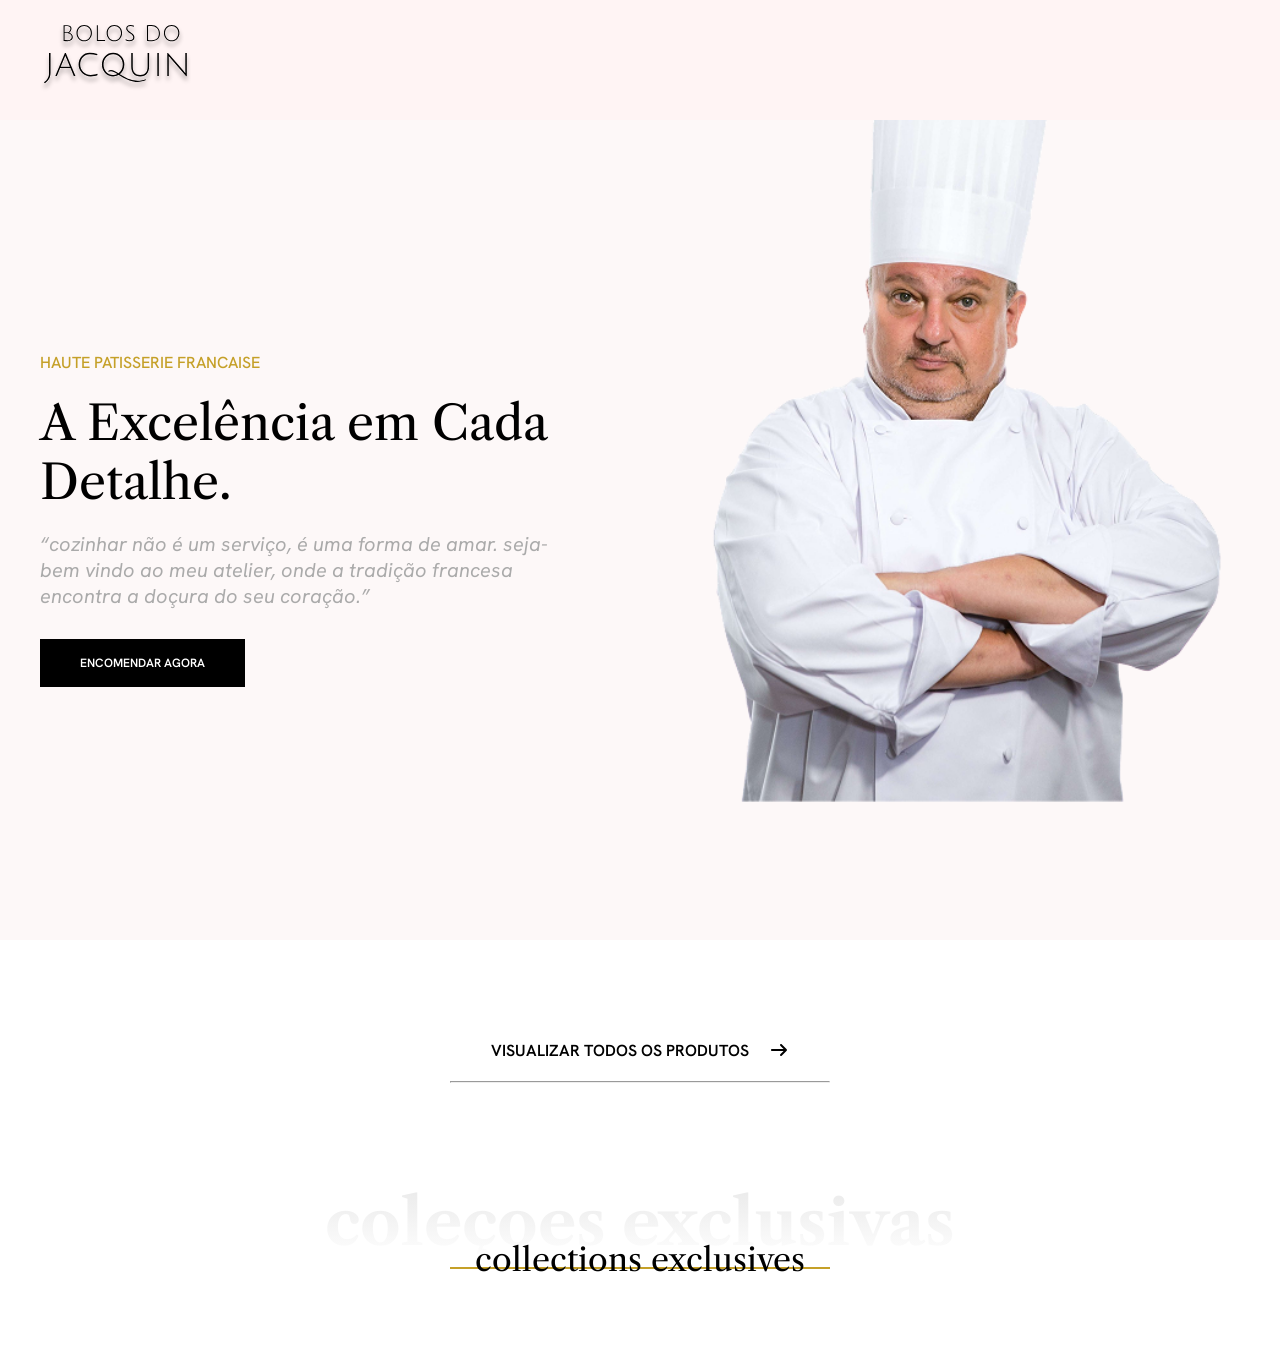
==== home/index.html @ 66bea2cb "inicio html e css pagina home" ====
<!DOCTYPE html>
<html lang="pt-br">

<head>  
    <meta charset="UTF-8">
    <meta name="viewport" content="width=device-width, initial-scale=1.0">
    <title>home - bolos do jacquin</title>
    <link rel="stylesheet" href="style.css">
    <link rel="preconnect" href="https://fonts.googleapis.com">
    <link rel="preconnect" href="https://fonts.gstatic.com" crossorigin>
    <link
        href="https://fonts.googleapis.com/css2?family=Hanken+Grotesk:ital,wght@0,100..900;1,100..900&family=Libre+Caslon+Text:ital,wght@0,400;0,700;1,400&display=swap"
        rel="stylesheet">   
</head>

<body>
    <header class="home_cabecalho">
        <div class="home_container">
            <img src="../img/logo.svg" alt="logo bolos do jacquin">
        </div>
    </header>
    <main>
        <h1>pagina inicial bolos do Jacquin</h1>
        <section class="home_banner">
            <div class="home_container banner_container">
                <div class="box_texto_banner">
                    <span class="linha1">HAUTE PATISSERIE FRANCAISE</span>
                    <span class="linha2">A Excelência em Cada Detalhe.</span>
                    <p class="linha3">“cozinhar não é um serviço, é uma forma de amar. seja-bem vindo ao meu atelier,
                        onde a tradição francesa encontra a doçura do seu coração.”</p>
                    <a class="linha4" href="">encomendar agora</a>
                </div>
                <img src="../img/jacquin banner.png" alt="foto do jacquin vestindo sua dólmã">
            </div>

        </section>

        <section class="home_container home_produtos">
            <div class="link_produtos">
                <div>
                    <a href="">visualizar todos os produtos</a>
                    <svg xmlns="http://www.w3.org/2000/svg"
                        viewBox="0 0 640 640"><!--!Font Awesome Free 7.3.1 by @fontawesome - https://fontawesome.com License - https://fontawesome.com/license/free Copyright 2026 Fonticons, Inc.-->
                        <path
                            d="M566.6 342.6C579.1 330.1 579.1 309.8 566.6 297.3L406.6 137.3C394.1 124.8 373.8 124.8 361.3 137.3C348.8 149.8 348.8 170.1 361.3 182.6L466.7 288L96 288C78.3 288 64 302.3 64 320C64 337.7 78.3 352 96 352L466.7 352L361.3 457.4C348.8 469.9 348.8 490.2 361.3 502.7C373.8 515.2 394.1 515.2 406.6 502.7L566.6 342.7z" />
                    </svg>
                </div>
                <hr>
            </div>

            <div class="home_subtitulo">
                <h2>coleçoes exclusivas</h2>
                <span>collections exclusives</span>
                <hr>
            </div>

            <div></div>
        </section>

    </main>
</body>

</html>
---- home/style.css ----
*{ 
    margin: 0;
    padding: 0;
    box-sizing: border-box;
}

h1 {
    position: absolute;
    width: 1px;
    height: 1px;
    margin: -1px;
    overflow: hidden;
}


/* ----------cabecalho------------ */
.home_cabecalho {
    background-color: #fff4f4;
    height: 120px;
    display: flex;
    justify-content: center;
    align-items: center;
}







.home_container {
    /* background-color: aqua; */
    max-width: 1200px;
    /* largura maxima 1200px */

    width: 95%;
    /* largura 95% */

    margin: 0 auto;



}


/* ----------banner----------- */
.home_banner {
    background-color: #fdf8f8;
}

.box_texto_banner {
    max-width: 520px;
    font-family: "Hanken Grotesk", sans-serif
}

.banner_container {
    display: flex;
    align-items: center;
    justify-content: space-between;
}

.banner_container img {
    width: 547px;
}



.linha1 {
    color: #c5a028;
    font-size: 16px;
    font-weight: 500;
    text-transform: uppercase;
    margin-bottom: 20px;
    display: inline-block;
}


.linha2 {
    font-family: "Libre Caslon Text", serif;
    font-size: 48px;
    margin-bottom: 20px;
    display: inline-block;

}

.linha3 {
    font-size: 20px;
    font-style: italic;
    color: #aaaaaa;
    margin-bottom: 30px;
    display: inline-block;

}


.linha4 {
    font-weight: 600;
    font-size: 12px;
    text-transform: uppercase;
    color: #ffffff;
    text-decoration: none;

    background-color: #000000;
    padding: 16px 40px;

    margin-bottom: 20px;
    display: inline-block;
}







/* --------------produtos---------------         */
.home_produtos {
    padding: 100px 0;
}


.link_produtos a {

    text-decoration: none;
    color: #000000;
    font-weight: 600;
    font-size: 16px;
    text-transform: uppercase;
    font-family: "Hanken Grotesk", sans-serif
}

.link_produtos svg {

    width: 20px;
}

.link_produtos div {
    display: flex;
    align-items: center;
    justify-content: center;
    gap: 20px;
    margin-bottom: 20px;
}

.link_produtos hr {
    max-width: 380px;
    width: 100%;
    margin: 0 auto;
}

.home_subtitulo {
    font-family: "Libre Caslon Text", serif;
    /* background-color: darkgreen; */
    display: flex;
    flex-direction: column;
    align-items: center;
    position: relative;
    margin-top: 100px;
}

.home_subtitulo h2 {
    font-weight: 700;
    font-size: 64px;
    background-image: linear-gradient(0deg, #ffffff, #e9e9e9);
    background-clip: text;
    -webkit-background-clip: text;

    color: transparent;
    -webkit-text-fill-color: transparent;
}

.home_subtitulo span {
    font-size: 32px;
    position: absolute;
    bottom: -10px;
}

.home_subtitulo hr {
    max-width: 380px;
    width: 100%;
    background-color: #c5a028;
    margin-top: 5px;
    border: none;
    height: 2px;
}
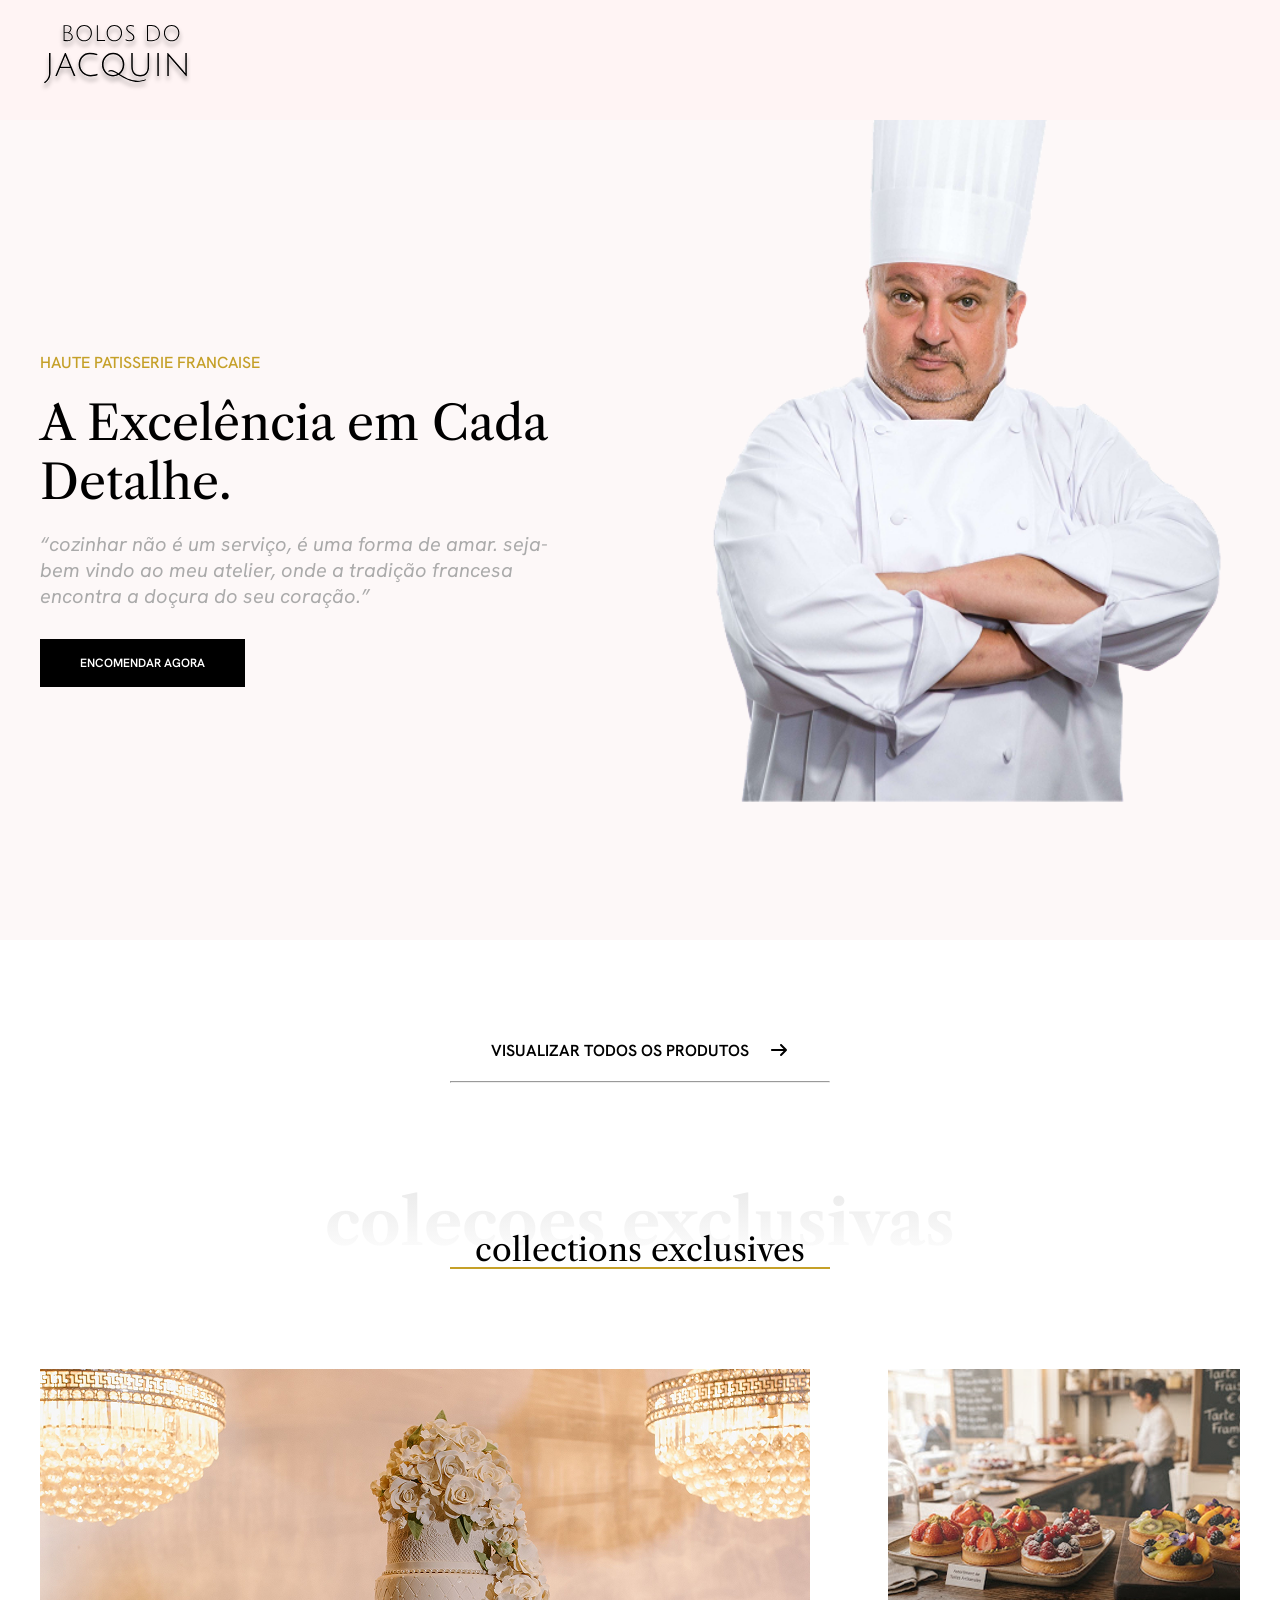
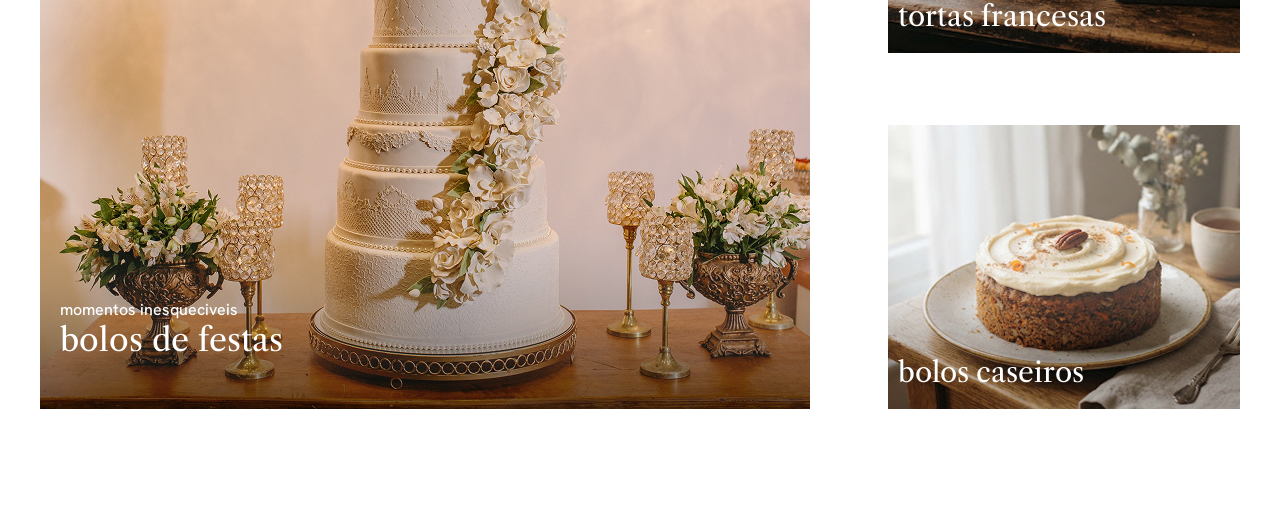
==== commit 1dd4e5bd: "seção de categorias finalizada" ====
--- a/home/index.html
+++ b/home/index.html
@@ -1,7 +1,7 @@
 <!DOCTYPE html>
 <html lang="pt-br">
 
-<head>  
+<head>
     <meta charset="UTF-8">
     <meta name="viewport" content="width=device-width, initial-scale=1.0">
     <title>home - bolos do jacquin</title>
@@ -10,7 +10,7 @@
     <link rel="preconnect" href="https://fonts.gstatic.com" crossorigin>
     <link
         href="https://fonts.googleapis.com/css2?family=Hanken+Grotesk:ital,wght@0,100..900;1,100..900&family=Libre+Caslon+Text:ital,wght@0,400;0,700;1,400&display=swap"
-        rel="stylesheet">   
+        rel="stylesheet">
 </head>
 
 <body>
@@ -54,7 +54,26 @@
                 <hr>
             </div>
 
-            <div></div>
+            <div class="container_categorias">
+                <a href="">
+                    <div class="img_categoria1">
+                        <span> momentos inesqueciveis</span>
+                        <h3>bolos de festas</h3>
+                    </div>
+                </a>
+
+                <div class="col_categorias">
+                    <a href="">
+                        <div class="img_categoria2">
+                            <h3>tortas francesas</h3>
+                        </div>
+                    <a href="">
+                        <div class="img_categoria3">
+                            <h3>bolos caseiros</h3>
+                        </div>
+                    </a>
+                </div>
+            </div>
         </section>
 
     </main>
--- a/home/style.css
+++ b/home/style.css
@@ -1,4 +1,4 @@
-*{ 
+* {
     margin: 0;
     padding: 0;
     box-sizing: border-box;
@@ -156,6 +156,7 @@
     align-items: center;
     position: relative;
     margin-top: 100px;
+    margin-bottom: 100px;
 }
 
 .home_subtitulo h2 {
@@ -173,6 +174,7 @@
     font-size: 32px;
     position: absolute;
     bottom: -10px;
+    margin-bottom: 10px;
 }
 
 .home_subtitulo hr {
@@ -182,4 +184,75 @@
     margin-top: 5px;
     border: none;
     height: 2px;
+}
+
+.img_categoria1 {
+    background-image: url(../img/bolos_de_festa.png);
+    /* width: 70%; */
+    width: 770px;
+    height: 640px;
+    display: flex;
+    flex-direction: column;
+    justify-content: flex-end;
+    padding: 50px 20px;
+}
+
+.container_categorias {
+    display: flex;
+    justify-content: space-between;
+    width: 100%;
+
+}
+
+
+.container_categorias a {
+    color: #ffffff;
+    text-decoration: none;
+}
+
+
+.img_categoria1 span {
+    font-family: "Hanken Grotesk", sans-serif;
+    font-weight: 500;
+
+}
+
+.img_categoria1 h3 {
+    font-size: 32px;
+}
+
+.home_produtos h3 {
+    font-family: "Libre Caslon Text", serif;
+    font-weight: 400;
+
+}
+
+.col_categorias{
+    display: flex;
+    flex-direction: column;
+    justify-content: space-between;
+}
+
+.img_categoria2 {
+    background-image: url(../img/tortas_francesas.png);
+}
+
+.img_categoria3 {
+    background-image: url(../img/bolos_caseiros.png);
+    width: 25%;
+    max-width: 352px;
+    height: 284px;
+}
+
+.img_categoria2,
+.img_categoria3 {
+    /* width: 25%; */
+    width: 352px;
+    max-width: 352px;
+    height: 284px;
+    display: flex;
+    flex-direction: ;
+    align-items: flex-end;
+    padding: 20px 10px;
+    font-size: 24px;
 }
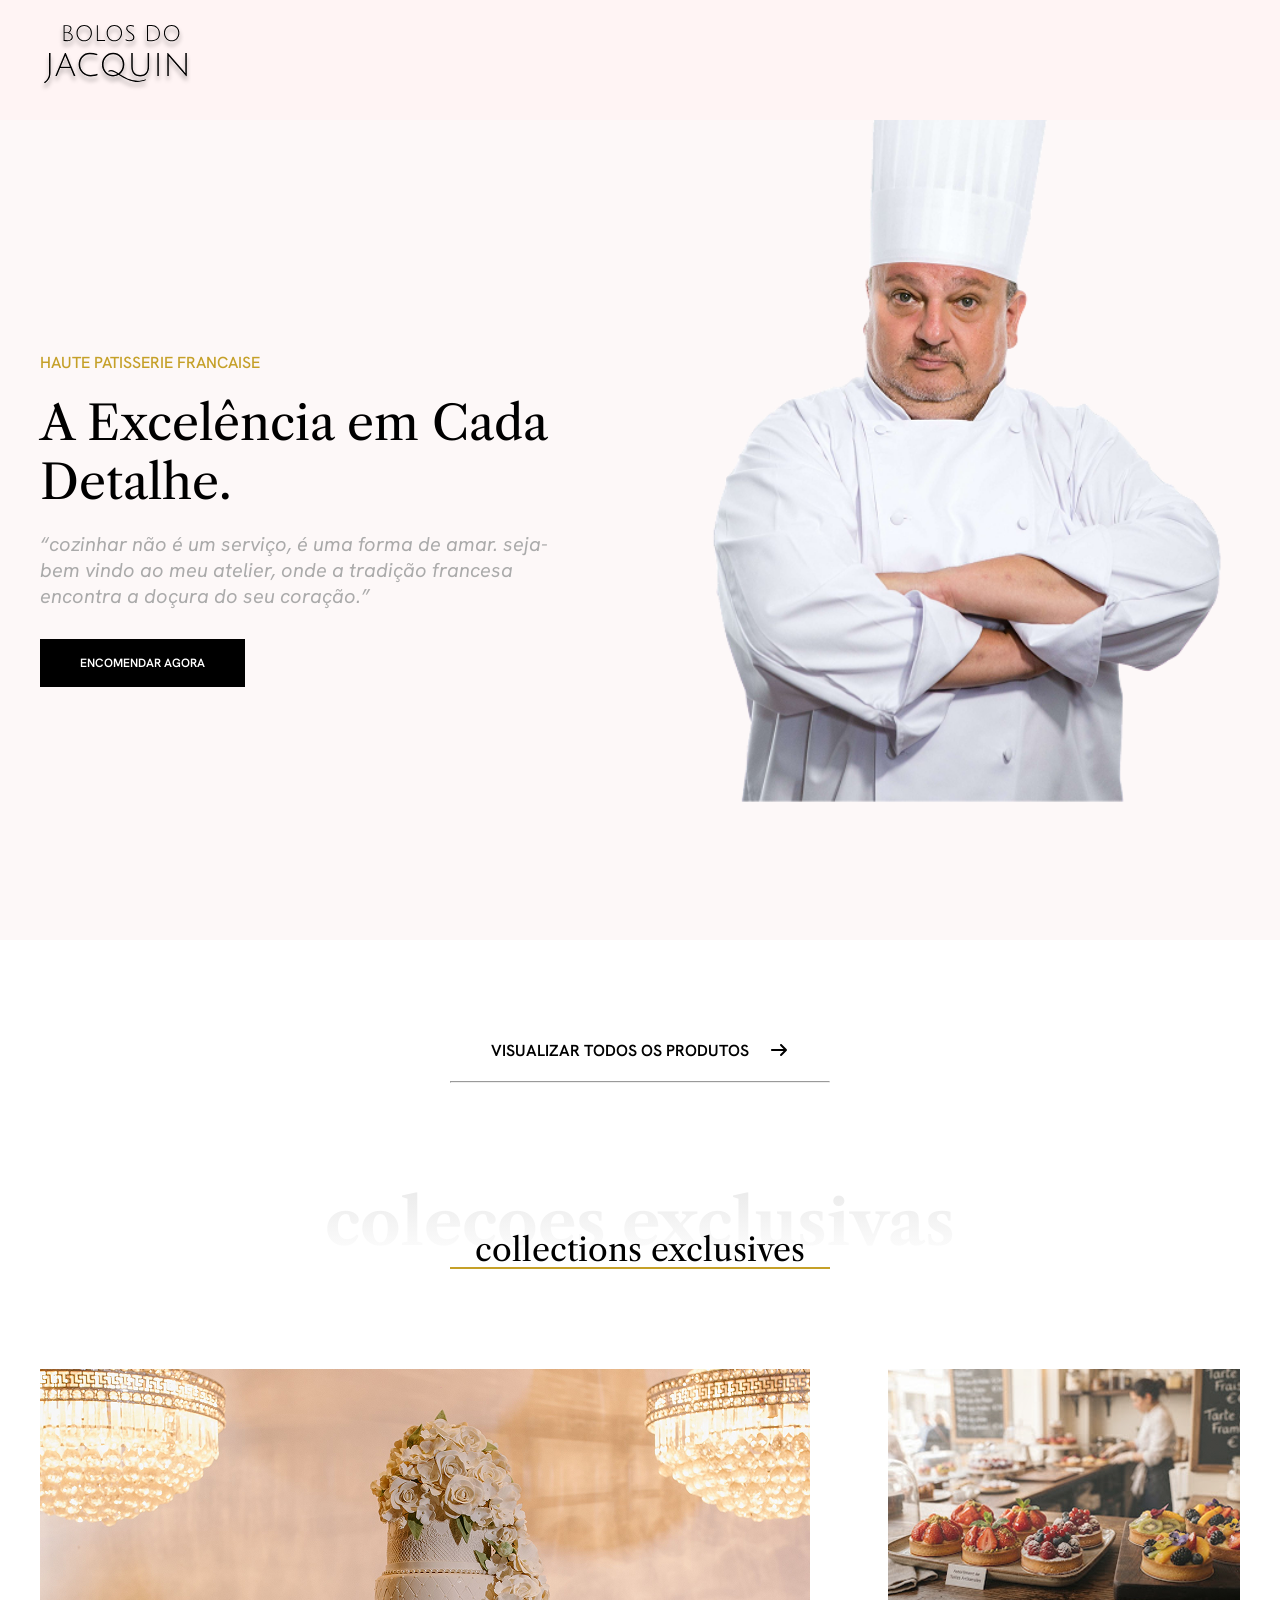
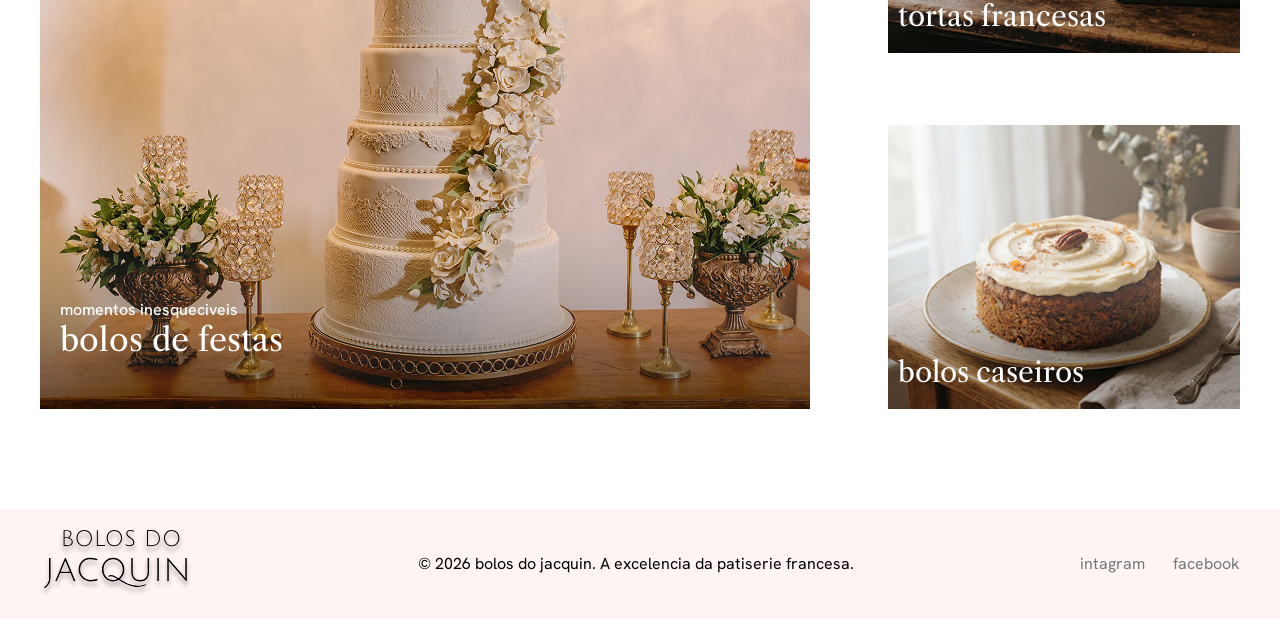
==== commit a04304a3: "inicio da pagina de cadastro e listagen de produtos" ====
--- a/home/index.html
+++ b/home/index.html
@@ -67,16 +67,26 @@
                         <div class="img_categoria2">
                             <h3>tortas francesas</h3>
                         </div>
-                    <a href="">
-                        <div class="img_categoria3">
-                            <h3>bolos caseiros</h3>
-                        </div>
-                    </a>
+                        <a href="">
+                            <div class="img_categoria3">
+                                <h3>bolos caseiros</h3>
+                            </div>
+                        </a>
                 </div>
             </div>
         </section>
 
     </main>
+    <footer>
+        <div class="home_container footer_container">
+            <img src="../img/logo.svg" alt="logo bolos do jacquin">
+            <span>© 2026 bolos do jacquin. A excelencia da patiserie francesa.</span>
+            <nav class="nav_footer">
+                <a href="">intagram</a>
+                <a href="">facebook</a>
+            </nav>
+        </div>
+    </footer>
 </body>
 
 </html>
--- a/home/style.css
+++ b/home/style.css
@@ -107,7 +107,7 @@
     display: inline-block;
 }
 
-
+ 
 
 
 
@@ -227,7 +227,7 @@
 
 }
 
-.col_categorias{
+.col_categorias {
     display: flex;
     flex-direction: column;
     justify-content: space-between;
@@ -251,8 +251,37 @@
     max-width: 352px;
     height: 284px;
     display: flex;
-    flex-direction: ;
     align-items: flex-end;
     padding: 20px 10px;
     font-size: 24px;
+}
+
+/* --------------footer---------------         */
+footer {
+    background-color: #fff4f4;
+    height: 110px;
+    display: flex;
+    align-items: center;
+}
+
+.footer_container {
+    display: flex;
+    justify-content: space-between;
+    align-items: center;
+}
+
+.nav_footer{
+    display: flex;
+    justify-content: space-between;
+    width: 160px;
+}
+
+.footer_container span,
+.nav_footer a {
+    font-family: "Hanken Grotesk", sans-serif;
+}
+
+.nav_footer a {
+    text-decoration: none;
+    color: #747878;
 }
